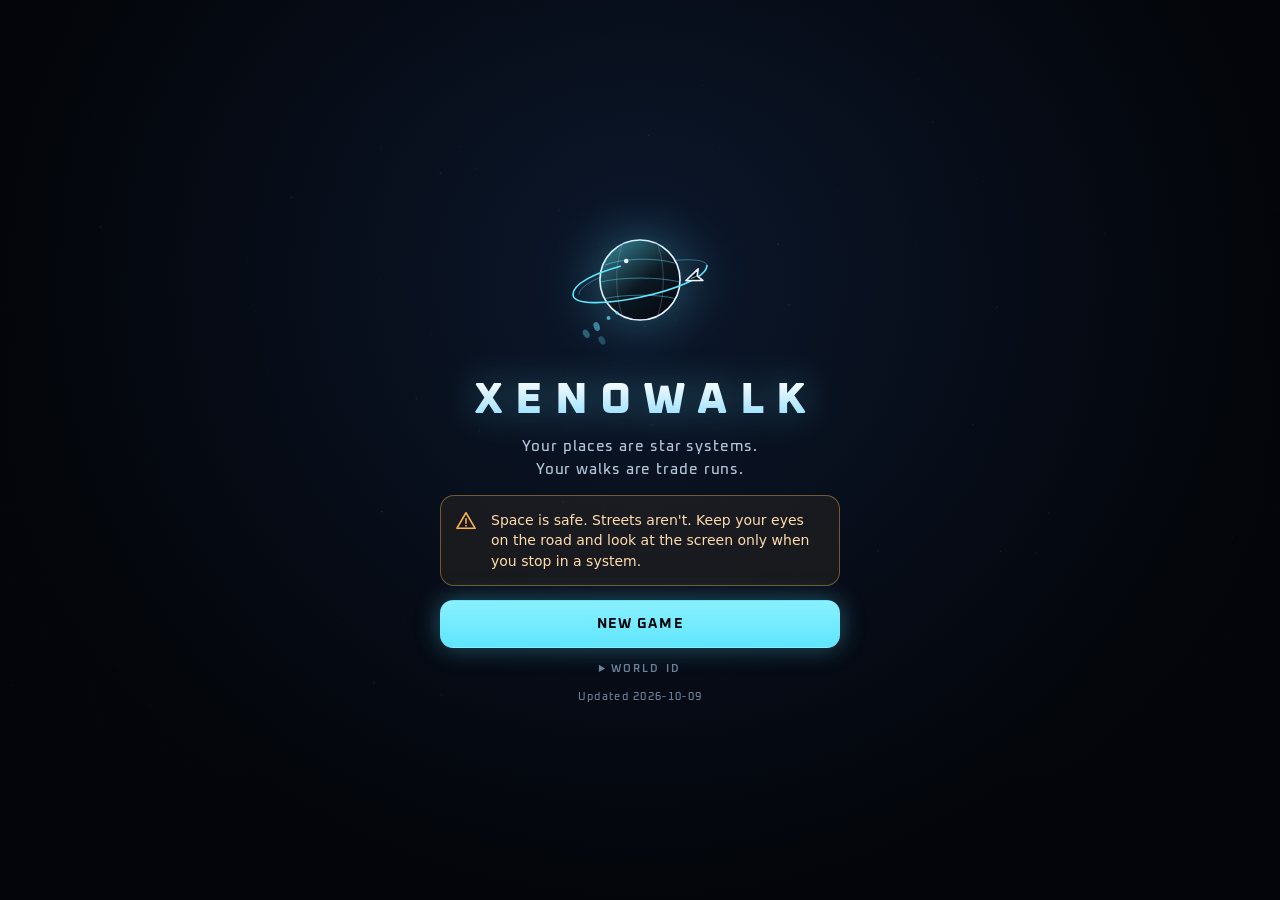
==== index.html @ 3bef6585 "Xenowalk: a walking game where your places are star systems The player charts star systems at places" ====
<!doctype html>
<html lang="en">
<head>
  <meta charset="utf-8">
  <meta name="viewport" content="width=device-width, initial-scale=1, viewport-fit=cover, maximum-scale=1, user-scalable=no">
  <meta name="theme-color" content="#03050a">
  <meta name="mobile-web-app-capable" content="yes">
  <meta name="apple-mobile-web-app-capable" content="yes">
  <meta name="apple-mobile-web-app-status-bar-style" content="black-translucent">
  <meta name="description" content="A walking game: your favorite places become star systems, and every walk between them is a trade run.">
  <title>Xenowalk</title>
  <link rel="icon" href="img/icon.svg" type="image/svg+xml">
  <link rel="apple-touch-icon" href="img/icon.svg">
  <link rel="manifest" href="manifest.webmanifest">
  <link rel="preconnect" href="https://fonts.googleapis.com">
  <link rel="preconnect" href="https://fonts.gstatic.com" crossorigin>
  <link rel="stylesheet" href="https://fonts.googleapis.com/css2?family=Oxanium:wght@400;500;600;700;800&display=swap">
  <link rel="stylesheet" href="css/style.css">
  <script type="module" src="js/main.js"></script>
</head>
<body>
  <canvas id="map" aria-label="Galaxy map"></canvas>
  <div class="vignette" aria-hidden="true"></div>

  <header class="topbar">
    <button type="button" class="icon-button" id="menu-button" aria-label="Menu">
      <svg class="icon" aria-hidden="true"><use href="img/icons.svg#i-menu"/></svg>
    </button>
    <div class="credits" id="credits" aria-live="polite">
      <svg class="icon" aria-hidden="true"><use href="img/icons.svg#i-credits"/></svg>
      <span class="value" id="credits-value">0</span>
      <span class="unit">cr</span>
    </div>
    <button type="button" class="gps" id="gps" aria-label="GPS signal">
      <span class="bars"><i></i><i></i><i></i></span>
      <span class="label" id="gps-label">GPS</span>
    </button>
  </header>

  <div class="ticker" id="ticker" role="status"></div>
  <div class="toasts" id="toasts" aria-live="polite"></div>

  <div class="map-hud" id="map-hud">
    <div class="map-tools">
      <button type="button" class="icon-button round" id="zoom-in" aria-label="Zoom in"><svg class="icon"><use href="img/icons.svg#i-zoom-in"/></svg></button>
      <button type="button" class="icon-button round" id="zoom-out" aria-label="Zoom out"><svg class="icon"><use href="img/icons.svg#i-zoom-out"/></svg></button>
      <button type="button" class="icon-button round" id="recenter" aria-label="Back to my position" hidden><svg class="icon"><use href="img/icons.svg#i-recenter"/></svg></button>
    </div>
    <div class="scale" id="scale"><span class="bar"></span><span class="text"></span></div>
    <button type="button" class="action" id="action">
      <svg class="icon" aria-hidden="true"><use href="img/icons.svg#i-discover"/></svg>
      <span class="action-text">
        <span class="action-title">Discover System</span>
        <span class="action-detail">Waiting for GPS</span>
      </span>
    </button>
  </div>

  <main class="sheet" id="sheet" hidden>
    <section class="page" id="page-cargo" hidden></section>
    <section class="page" id="page-codex" hidden></section>
    <section class="page" id="page-system" hidden></section>
  </main>

  <nav class="tabs" id="tabs" aria-label="Pages">
    <button type="button" data-tab="cargo"><svg class="icon"><use href="img/icons.svg#i-cargo"/></svg><span class="tab-label">Cargo</span><span class="tab-value" id="tab-cargo">0/10</span></button>
    <button type="button" data-tab="codex"><svg class="icon"><use href="img/icons.svg#i-codex"/></svg><span class="tab-label">Codex</span><span class="tab-value" id="tab-codex">0/36</span></button>
    <button type="button" data-tab="system"><svg class="icon"><use href="img/icons.svg#i-system"/></svg><span class="tab-label">System</span><span class="tab-value" id="tab-system">Deep Space</span></button>
    <button type="button" data-tab="map" class="active"><svg class="icon"><use href="img/icons.svg#i-map"/></svg><span class="tab-label">Map</span><span class="tab-value" id="tab-map">Galaxy</span></button>
  </nav>

  <div class="dialogs" id="dialogs"></div>

  <section class="start" id="start" hidden>
    <div class="start-inner">
      <img class="start-logo" src="img/logo.svg" alt="">
      <h1 class="start-title">Xenowalk</h1>
      <p class="start-tagline">Your places are star systems.<br>Your walks are trade runs.</p>
      <div class="start-safety">
        <svg class="icon" aria-hidden="true"><use href="img/icons.svg#i-warning"/></svg>
        <p>Space is safe. Streets aren't. Keep your eyes on the road and look at the screen only when you stop in a system.</p>
      </div>
      <div class="start-buttons">
        <button type="button" class="button primary" id="continue-game" hidden>Continue</button>
        <button type="button" class="button" id="new-game">New game</button>
      </div>
      <details class="start-world">
        <summary>World ID</summary>
        <p>Captains with the same World ID get the same sectors around their starting points.</p>
        <input type="text" id="world-id" maxlength="32" spellcheck="false" autocomplete="off">
      </details>
      <p class="start-version" id="start-version"></p>
    </div>
  </section>

  <section class="debug" id="debug" hidden>
    <div class="debug-row"><b>GPS</b> <span data-field="source"></span> · <span data-field="signal"></span></div>
    <div class="debug-row" data-field="position"></div>
    <div class="debug-row" data-field="last-reading"></div>
    <div class="debug-row" data-field="stats"></div>
    <div class="debug-row" data-field="game"></div>
    <div class="debug-row"><b>Time</b> <span data-field="time"></span></div>
    <div class="debug-buttons">
      <button type="button" data-speed="1">1×</button>
      <button type="button" data-speed="60">60×</button>
      <button type="button" data-speed="3600">3600×</button>
      <button type="button" id="reset-time">Reset</button>
      <button type="button" id="next-day">+1 day</button>
      <button type="button" id="add-credits">+5k cr</button>
      <button type="button" id="use-gps" hidden>Use GPS</button>
    </div>
    <div class="debug-row muted">Tap the map to move there.</div>
  </section>
</body>
</html>
---- css/style.css ----
/* Xenowalk: futuristic minimalism. Thin bright lines on deep space, glass
   panels, one cyan accent; sectors, goods and civilizations bring their own
   hues. COLORS in js/map.js mirrors this palette for the canvas. */

:root {
  --space: #03050a;
  --space-2: #070b14;
  --panel: rgba(8, 13, 23, 0.84);
  --panel-solid: #0a101b;
  --panel-raised: rgba(16, 25, 41, 0.9);
  --line: rgba(120, 170, 230, 0.16);
  --line-strong: rgba(120, 190, 255, 0.32);
  --ink: #e9f2ff;
  --ink-2: #b4c4d8;
  --muted: #6c7f98;
  --cyan: #5fe6ff;
  --cyan-dim: rgba(95, 230, 255, 0.14);
  --gold: #ffd479;
  --profit: #4dffb0;
  --loss: #ff5d7d;
  --human: #5b9dff;
  --alien: #b77dff;
  --frontier: #ffb24d;

  --font-display: 'Oxanium', 'Segoe UI', system-ui, sans-serif;
  --font-text: system-ui, -apple-system, 'Segoe UI', Roboto, sans-serif;

  --radius: 14px;
  --radius-small: 9px;
  --tabs-height: 64px;
  --safe-top: env(safe-area-inset-top, 0px);
  --safe-bottom: env(safe-area-inset-bottom, 0px);
  --ease-out: cubic-bezier(0.2, 0.8, 0.2, 1);
  --glow: 0 0 18px rgba(95, 230, 255, 0.35);

  color-scheme: dark;
}

* {
  box-sizing: border-box;
  -webkit-tap-highlight-color: transparent;
}

html,
body {
  height: 100%;
  margin: 0;
  overflow: hidden;
  overscroll-behavior: none;
}

body {
  background: var(--space);
  color: var(--ink);
  font: 15px/1.45 var(--font-text);
  user-select: none;
  -webkit-user-select: none;
  touch-action: manipulation;
}

button,
input {
  font: inherit;
  color: inherit;
}

button {
  cursor: pointer;
  background: none;
  border: 0;
  padding: 0;
}

button:focus-visible,
input:focus-visible,
summary:focus-visible {
  outline: 2px solid var(--cyan);
  outline-offset: 2px;
}

img {
  max-width: 100%;
  display: block;
}

[hidden] {
  display: none !important;
}

.icon {
  width: 22px;
  height: 22px;
  flex: none;
  display: inline-block;
}

.num {
  font-family: var(--font-display);
  font-variant-numeric: tabular-nums;
}

/* ------------------------------------------------------------ map */

#map {
  position: fixed;
  inset: 0;
  width: 100%;
  height: 100%;
  touch-action: none;
  display: block;
}

.vignette {
  position: fixed;
  inset: 0;
  pointer-events: none;
  background:
    radial-gradient(ellipse at 50% 45%, transparent 55%, rgba(0, 0, 0, 0.55) 100%),
    linear-gradient(to bottom, rgba(3, 5, 10, 0.75), transparent 120px, transparent calc(100% - 200px), rgba(3, 5, 10, 0.85));
}

/* ------------------------------------------------------------ top bar */

.topbar {
  position: fixed;
  top: 0;
  left: 0;
  right: 0;
  z-index: 20;
  display: flex;
  align-items: center;
  justify-content: space-between;
  gap: 10px;
  padding: calc(var(--safe-top) + 10px) 14px 6px;
  pointer-events: none;
}

.topbar > * {
  pointer-events: auto;
}

.icon-button {
  width: 42px;
  height: 42px;
  display: grid;
  place-items: center;
  border-radius: 12px;
  background: var(--panel);
  border: 1px solid var(--line);
  color: var(--ink);
  backdrop-filter: blur(10px);
  -webkit-backdrop-filter: blur(10px);
  transition: transform 0.15s, border-color 0.2s, background 0.2s;
}

.icon-button:active {
  transform: scale(0.94);
}

.icon-button.round {
  border-radius: 50%;
}

.credits {
  display: flex;
  align-items: center;
  gap: 8px;
  height: 42px;
  padding: 0 16px 0 12px;
  border-radius: 21px;
  background: var(--panel);
  border: 1px solid var(--line-strong);
  box-shadow: inset 0 0 18px rgba(95, 230, 255, 0.08);
  backdrop-filter: blur(10px);
  -webkit-backdrop-filter: blur(10px);
  font-family: var(--font-display);
  font-weight: 700;
  font-size: 19px;
  letter-spacing: 0.04em;
  font-variant-numeric: tabular-nums;
}

.credits .icon {
  color: var(--cyan);
  width: 20px;
  height: 20px;
}

.credits .unit {
  font-size: 12px;
  color: var(--muted);
  font-weight: 600;
  letter-spacing: 0.12em;
}

.credits.up .value {
  animation: credit-up 0.9s var(--ease-out);
}

.credits.down .value {
  animation: credit-down 0.9s var(--ease-out);
}

@keyframes credit-up {
  0% { color: var(--profit); text-shadow: 0 0 14px var(--profit); }
  100% { color: var(--ink); text-shadow: none; }
}

@keyframes credit-down {
  0% { color: var(--loss); }
  100% { color: var(--ink); }
}

.gps {
  height: 42px;
  display: flex;
  align-items: center;
  gap: 7px;
  padding: 0 12px;
  border-radius: 12px;
  background: var(--panel);
  border: 1px solid var(--line);
  backdrop-filter: blur(10px);
  -webkit-backdrop-filter: blur(10px);
  font: 600 11px var(--font-display);
  letter-spacing: 0.12em;
  color: var(--muted);
}

.gps .bars {
  display: flex;
  align-items: flex-end;
  gap: 2px;
  height: 14px;
}

.gps .bars i {
  width: 3px;
  border-radius: 1px;
  background: currentColor;
  opacity: 0.3;
}

.gps .bars i:nth-child(1) { height: 5px; }
.gps .bars i:nth-child(2) { height: 9px; }
.gps .bars i:nth-child(3) { height: 14px; }

.gps.good { color: var(--cyan); }
.gps.good .bars i { opacity: 1; }
.gps.poor { color: var(--frontier); }
.gps.poor .bars i:nth-child(1),
.gps.poor .bars i:nth-child(2) { opacity: 1; }
.gps.searching .bars i { animation: bar-search 1.2s infinite; }
.gps.searching .bars i:nth-child(2) { animation-delay: 0.2s; }
.gps.searching .bars i:nth-child(3) { animation-delay: 0.4s; }
.gps.off { color: var(--loss); }

@keyframes bar-search {
  0%, 100% { opacity: 0.25; }
  50% { opacity: 1; }
}

/* ------------------------------------------------------------ ticker and toasts */

.ticker {
  position: fixed;
  top: calc(var(--safe-top) + 62px);
  left: 14px;
  right: 14px;
  z-index: 19;
  display: flex;
  align-items: center;
  gap: 8px;
  min-height: 30px;
  padding: 5px 12px;
  border-radius: 10px;
  background: linear-gradient(90deg, rgba(8, 13, 23, 0.82), rgba(8, 13, 23, 0.55));
  border: 1px solid var(--line);
  backdrop-filter: blur(8px);
  -webkit-backdrop-filter: blur(8px);
  font: 500 12px/1.3 var(--font-display);
  letter-spacing: 0.06em;
  color: var(--ink-2);
  pointer-events: none;
  transition: opacity 0.3s;
}

.ticker:empty {
  opacity: 0;
}

.ticker .tag {
  flex: none;
  padding: 2px 6px;
  border-radius: 4px;
  font-weight: 700;
  font-size: 10px;
  letter-spacing: 0.16em;
  color: var(--space);
  background: var(--cyan);
}

.ticker .tag.gold { background: var(--gold); }
.ticker .tag.hint { background: var(--ink-2); }
.ticker .text { min-width: 0; overflow: hidden; text-overflow: ellipsis; }
.ticker .text b { color: var(--ink); font-weight: 600; }

.ticker.swap .text {
  animation: ticker-in 0.5s var(--ease-out);
}

@keyframes ticker-in {
  from { opacity: 0; transform: translateY(6px); }
  to { opacity: 1; transform: none; }
}

.toasts {
  position: fixed;
  top: calc(var(--safe-top) + 100px);
  left: 0;
  right: 0;
  z-index: 60;
  display: flex;
  flex-direction: column;
  align-items: center;
  gap: 8px;
  pointer-events: none;
  padding: 0 16px;
}

.toast {
  display: flex;
  align-items: center;
  gap: 10px;
  max-width: 420px;
  padding: 10px 16px 10px 12px;
  border-radius: 12px;
  background: var(--panel-raised);
  border: 1px solid var(--line-strong);
  box-shadow: 0 10px 30px rgba(0, 0, 0, 0.45);
  backdrop-filter: blur(12px);
  -webkit-backdrop-filter: blur(12px);
  font-size: 14px;
  animation: toast-in 0.45s var(--ease-out);
}

.toast .icon {
  color: var(--cyan);
}

.toast.gold .icon { color: var(--gold); }
.toast.good .icon { color: var(--profit); }
.toast.bad .icon { color: var(--loss); }

.toast.leaving {
  animation: toast-out 0.35s ease-in forwards;
}

@keyframes toast-in {
  from { opacity: 0; transform: translateY(-12px) scale(0.96); }
  to { opacity: 1; transform: none; }
}

@keyframes toast-out {
  to { opacity: 0; transform: translateY(-8px); }
}

/* ------------------------------------------------------------ map HUD */

.map-hud {
  position: fixed;
  left: 0;
  right: 0;
  bottom: calc(var(--tabs-height) + var(--safe-bottom));
  z-index: 15;
  pointer-events: none;
  padding: 0 14px 14px;
}

.map-hud > * {
  pointer-events: auto;
}

.map-tools {
  position: absolute;
  right: 14px;
  bottom: 92px;
  display: flex;
  flex-direction: column;
  gap: 8px;
}

.scale {
  position: absolute;
  left: 16px;
  bottom: 96px;
  display: flex;
  flex-direction: column;
  gap: 3px;
  font: 600 10px var(--font-display);
  letter-spacing: 0.1em;
  color: var(--muted);
  pointer-events: none;
}

.scale .bar {
  height: 6px;
  border: 1.5px solid var(--muted);
  border-top: 0;
}

.action {
  display: flex;
  align-items: center;
  gap: 12px;
  width: min(100%, 420px);
  margin: 0 auto;
  min-height: 60px;
  padding: 10px 18px;
  border-radius: 18px;
  background: linear-gradient(135deg, rgba(95, 230, 255, 0.2), rgba(95, 230, 255, 0.05)), var(--panel);
  border: 1px solid rgba(95, 230, 255, 0.55);
  box-shadow: 0 0 0 1px rgba(95, 230, 255, 0.08), 0 0 26px rgba(95, 230, 255, 0.18), inset 0 0 22px rgba(95, 230, 255, 0.08);
  backdrop-filter: blur(12px);
  -webkit-backdrop-filter: blur(12px);
  text-align: left;
  transition: transform 0.15s, opacity 0.2s, border-color 0.2s, box-shadow 0.3s;
}

.action .icon {
  width: 30px;
  height: 30px;
  color: var(--cyan);
  filter: drop-shadow(0 0 6px rgba(95, 230, 255, 0.6));
}

.action:active {
  transform: scale(0.98);
}

.action-text {
  display: flex;
  flex-direction: column;
  min-width: 0;
}

.action-title {
  font: 700 16px var(--font-display);
  letter-spacing: 0.1em;
  text-transform: uppercase;
}

.action-detail {
  font-size: 13px;
  color: var(--ink-2);
}

.action.disabled {
  background: var(--panel);
  border-color: var(--line);
  box-shadow: none;
}

.action.disabled .icon {
  color: var(--muted);
  filter: none;
}

.action.disabled .action-title {
  color: var(--ink-2);
}

.action.pulse {
  animation: action-pulse 2s infinite;
}

@keyframes action-pulse {
  0%, 100% { box-shadow: 0 0 0 1px rgba(95, 230, 255, 0.08), 0 0 22px rgba(95, 230, 255, 0.18); }
  50% { box-shadow: 0 0 0 1px rgba(95, 230, 255, 0.3), 0 0 38px rgba(95, 230, 255, 0.45); }
}

/* ------------------------------------------------------------ tabs */

.tabs {
  position: fixed;
  left: 0;
  right: 0;
  bottom: 0;
  z-index: 30;
  display: grid;
  grid-template-columns: repeat(4, 1fr);
  height: calc(var(--tabs-height) + var(--safe-bottom));
  padding-bottom: var(--safe-bottom);
  background: linear-gradient(to bottom, rgba(6, 10, 18, 0.92), rgba(3, 5, 10, 0.98));
  border-top: 1px solid var(--line);
  backdrop-filter: blur(14px);
  -webkit-backdrop-filter: blur(14px);
}

.tabs button {
  position: relative;
  display: flex;
  flex-direction: column;
  align-items: center;
  justify-content: center;
  gap: 2px;
  min-width: 0;
  color: var(--muted);
  transition: color 0.2s;
}

.tabs button::before {
  content: '';
  position: absolute;
  top: -1px;
  left: 28%;
  right: 28%;
  height: 2px;
  border-radius: 2px;
  background: var(--cyan);
  box-shadow: 0 0 12px var(--cyan);
  opacity: 0;
  transform: scaleX(0.3);
  transition: opacity 0.25s, transform 0.35s var(--ease-out);
}

.tabs button.active {
  color: var(--ink);
}

.tabs button.active::before {
  opacity: 1;
  transform: none;
}

.tabs button.active .icon {
  color: var(--cyan);
  filter: drop-shadow(0 0 5px rgba(95, 230, 255, 0.6));
}

.tabs .tab-label {
  font: 600 10px var(--font-display);
  letter-spacing: 0.16em;
  text-transform: uppercase;
}

.tabs .tab-value {
  max-width: 92%;
  overflow: hidden;
  white-space: nowrap;
  text-overflow: ellipsis;
  font: 500 10px var(--font-display);
  letter-spacing: 0.04em;
  color: var(--muted);
}

.tabs button.active .tab-value {
  color: var(--ink-2);
}

.tabs .badge {
  position: absolute;
  top: 9px;
  left: calc(50% + 8px);
  width: 9px;
  height: 9px;
  border-radius: 50%;
  background: var(--cyan);
  box-shadow: 0 0 8px var(--cyan);
}

.tabs .badge.gold {
  background: var(--gold);
  box-shadow: 0 0 8px var(--gold);
}

/* ------------------------------------------------------------ pages */

.sheet {
  position: fixed;
  left: 0;
  right: 0;
  top: calc(var(--safe-top) + 62px);
  bottom: calc(var(--tabs-height) + var(--safe-bottom));
  z-index: 25;
  background: linear-gradient(to bottom, rgba(5, 8, 15, 0.9), rgba(3, 5, 10, 0.96));
  border-top: 1px solid var(--line-strong);
  border-radius: 20px 20px 0 0;
  backdrop-filter: blur(16px);
  -webkit-backdrop-filter: blur(16px);
  overflow: hidden;
  animation: sheet-in 0.35s var(--ease-out);
}

@keyframes sheet-in {
  from { transform: translateY(24px); opacity: 0; }
  to { transform: none; opacity: 1; }
}

.page {
  height: 100%;
  overflow-y: auto;
  overscroll-behavior: contain;
  padding: 18px 16px 36px;
  display: flex;
  flex-direction: column;
  gap: 18px;
  -webkit-overflow-scrolling: touch;
}

.page > * {
  flex: none;
}

.page-head {
  display: flex;
  align-items: flex-end;
  justify-content: space-between;
  gap: 12px;
}

.eyebrow {
  font: 600 10px var(--font-display);
  letter-spacing: 0.22em;
  text-transform: uppercase;
  color: var(--muted);
}

.page-title {
  margin: 2px 0 0;
  font: 700 26px/1.1 var(--font-display);
  letter-spacing: 0.03em;
  text-wrap: balance;
}

.section-title {
  display: flex;
  align-items: center;
  justify-content: space-between;
  gap: 8px;
  margin: 0;
  font: 600 11px var(--font-display);
  letter-spacing: 0.2em;
  text-transform: uppercase;
  color: var(--ink-2);
}

.section-title .aside {
  font-weight: 500;
  letter-spacing: 0.06em;
  text-transform: none;
  color: var(--muted);
}

.section {
  display: flex;
  flex-direction: column;
  gap: 10px;
}

.card {
  position: relative;
  border-radius: var(--radius);
  background: linear-gradient(160deg, rgba(20, 32, 52, 0.7), rgba(10, 16, 27, 0.75));
  border: 1px solid var(--line);
  padding: 14px;
}

/* HUD corner ticks on featured cards. */
.card.framed::before,
.card.framed::after {
  content: '';
  position: absolute;
  width: 12px;
  height: 12px;
  border-color: var(--cyan);
  border-style: solid;
  opacity: 0.7;
}

.card.framed::before {
  top: -1px;
  left: -1px;
  border-width: 2px 0 0 2px;
  border-top-left-radius: var(--radius);
}

.card.framed::after {
  bottom: -1px;
  right: -1px;
  border-width: 0 2px 2px 0;
  border-bottom-right-radius: var(--radius);
}

.muted {
  color: var(--muted);
}

.chip {
  display: inline-flex;
  align-items: center;
  gap: 6px;
  padding: 3px 9px;
  border-radius: 999px;
  border: 1px solid currentColor;
  font: 600 10px var(--font-display);
  letter-spacing: 0.14em;
  text-transform: uppercase;
  white-space: nowrap;
}

.chip::before {
  content: '';
  width: 6px;
  height: 6px;
  border-radius: 50%;
  background: currentColor;
  box-shadow: 0 0 6px currentColor;
}

.chip.plain::before {
  display: none;
}

.button {
  display: inline-flex;
  align-items: center;
  justify-content: center;
  gap: 8px;
  min-height: 48px;
  padding: 0 20px;
  border-radius: 13px;
  border: 1px solid var(--line-strong);
  background: rgba(255, 255, 255, 0.03);
  font: 700 14px var(--font-display);
  letter-spacing: 0.12em;
  text-transform: uppercase;
  transition: transform 0.15s, background 0.2s, border-color 0.2s, opacity 0.2s;
}

.button:active {
  transform: scale(0.97);
}

.button.primary {
  color: var(--space);
  background: linear-gradient(180deg, #8af0ff, var(--cyan));
  border-color: transparent;
  box-shadow: 0 0 24px rgba(95, 230, 255, 0.35);
}

.button.gold {
  color: #1a1206;
  background: linear-gradient(180deg, #ffe3a3, var(--gold));
  border-color: transparent;
  box-shadow: 0 0 24px rgba(255, 212, 121, 0.35);
}

.button.danger {
  color: var(--loss);
  border-color: rgba(255, 93, 125, 0.45);
}

.button.small {
  min-height: 36px;
  padding: 0 14px;
  font-size: 12px;
  border-radius: 10px;
}

.button:disabled {
  opacity: 0.38;
  box-shadow: none;
  cursor: default;
}

.button.wide {
  width: 100%;
}

.button-row {
  display: flex;
  gap: 10px;
}

.button-row > .button {
  flex: 1;
}

.meter {
  position: relative;
  height: 8px;
  border-radius: 4px;
  background: rgba(95, 230, 255, 0.1);
  overflow: hidden;
}

.meter > i {
  position: absolute;
  inset: 0 auto 0 0;
  border-radius: 4px;
  background: linear-gradient(90deg, rgba(95, 230, 255, 0.5), var(--cyan));
  box-shadow: 0 0 10px rgba(95, 230, 255, 0.6);
  transition: width 0.6s var(--ease-out);
}

.meter.gold {
  background: rgba(255, 212, 121, 0.1);
}

.meter.gold > i {
  background: linear-gradient(90deg, rgba(255, 212, 121, 0.5), var(--gold));
  box-shadow: 0 0 10px rgba(255, 212, 121, 0.6);
}

/* The hold as segments, one per slot (up to 20 drawn, larger ships scale). */
.hold {
  display: flex;
  gap: 3px;
  height: 12px;
}

.hold i {
  flex: 1;
  border-radius: 2px;
  background: rgba(255, 255, 255, 0.07);
}

.hold i.cargo { background: var(--cyan); box-shadow: 0 0 6px rgba(95, 230, 255, 0.5); }
.hold i.mission { background: var(--gold); box-shadow: 0 0 6px rgba(255, 212, 121, 0.5); }

.stat-grid {
  display: grid;
  grid-template-columns: repeat(2, minmax(0, 1fr));
  gap: 8px;
}

.stat {
  padding: 10px 12px;
  border-radius: var(--radius-small);
  background: rgba(255, 255, 255, 0.025);
  border: 1px solid var(--line);
}

.stat .label {
  font: 600 9px var(--font-display);
  letter-spacing: 0.18em;
  text-transform: uppercase;
  color: var(--muted);
}

.stat .value {
  font: 600 18px var(--font-display);
  font-variant-numeric: tabular-nums;
}

.empty {
  padding: 18px;
  text-align: center;
  color: var(--muted);
  border: 1px dashed var(--line);
  border-radius: var(--radius);
  font-size: 14px;
}

/* ------------------------------------------------------------ cargo page */

.ship-card {
  display: grid;
  gap: 10px;
  overflow: hidden;
}

.ship-card .ship-art {
  width: 100%;
  aspect-ratio: 2 / 1;
  max-height: 170px;
  object-fit: contain;
  filter: drop-shadow(0 0 14px rgba(95, 230, 255, 0.25));
  animation: ship-float 6s ease-in-out infinite;
}

@keyframes ship-float {
  0%, 100% { transform: translateY(0); }
  50% { transform: translateY(-5px); }
}

.ship-card .ship-name {
  display: flex;
  align-items: baseline;
  justify-content: space-between;
  gap: 8px;
}

.ship-card h3 {
  margin: 0;
  font: 700 20px var(--font-display);
  letter-spacing: 0.06em;
}

.rank-card {
  display: grid;
  grid-template-columns: 64px minmax(0, 1fr);
  align-items: center;
  gap: 14px;
}

.rank-card .insignia {
  width: 64px;
  height: 64px;
  color: var(--gold);
  filter: drop-shadow(0 0 8px rgba(255, 212, 121, 0.45));
}

.rank-card .rank-name {
  font: 700 19px var(--font-display);
  letter-spacing: 0.08em;
  text-transform: uppercase;
  color: var(--gold);
}

.rank-card .rank-detail {
  font-size: 12px;
  color: var(--muted);
  margin: 2px 0 8px;
}

.list {
  display: flex;
  flex-direction: column;
  gap: 8px;
}

.row {
  display: flex;
  align-items: center;
  gap: 12px;
  min-height: 52px;
  padding: 10px 12px;
  border-radius: var(--radius-small);
  background: rgba(255, 255, 255, 0.025);
  border: 1px solid var(--line);
  text-align: left;
  width: 100%;
}

button.row:active {
  background: rgba(95, 230, 255, 0.06);
}

.row .grow {
  flex: 1;
  min-width: 0;
}

.row .title {
  font-weight: 600;
  overflow: hidden;
  text-overflow: ellipsis;
  white-space: nowrap;
}

.row .sub {
  font-size: 12px;
  color: var(--muted);
}

.row .end {
  text-align: right;
  font-family: var(--font-display);
  font-variant-numeric: tabular-nums;
}

.good-icon {
  width: 34px;
  height: 34px;
  border-radius: 10px;
  display: grid;
  place-items: center;
  flex: none;
  background: color-mix(in srgb, var(--good, var(--cyan)) 14%, transparent);
  border: 1px solid color-mix(in srgb, var(--good, var(--cyan)) 45%, transparent);
  color: var(--good, var(--cyan));
}

.good-icon .icon {
  width: 20px;
  height: 20px;
}

.mission-row .countdown.urgent {
  color: var(--loss);
}

.signal-card {
  display: grid;
  gap: 8px;
}

.signal-head {
  display: flex;
  align-items: center;
  justify-content: space-between;
  gap: 10px;
}

.signal-head .value {
  font: 700 18px var(--font-display);
  color: var(--gold);
}

/* ------------------------------------------------------------ codex */

.codex-progress {
  display: flex;
  align-items: center;
  gap: 12px;
}

.codex-progress .meter {
  flex: 1;
}

.civ {
  display: grid;
  gap: 10px;
}

.civ-head {
  display: flex;
  align-items: center;
  gap: 10px;
}

.civ-head img {
  width: 26px;
  height: 26px;
  filter: drop-shadow(0 0 6px var(--civ));
}

.civ-head .civ-name {
  font: 700 15px var(--font-display);
  letter-spacing: 0.14em;
  text-transform: uppercase;
  color: var(--civ);
}

.civ-head .civ-motif {
  font-size: 12px;
  color: var(--muted);
}

.civ-head .count {
  margin-left: auto;
  font: 600 12px var(--font-display);
  color: var(--ink-2);
}

.civ-grid {
  display: grid;
  grid-template-columns: repeat(3, minmax(0, 1fr));
  gap: 10px;
}

.civ.complete .civ-grid {
  padding: 8px;
  border-radius: var(--radius);
  border: 1px solid var(--civ);
  box-shadow: 0 0 22px color-mix(in srgb, var(--civ) 30%, transparent), inset 0 0 22px color-mix(in srgb, var(--civ) 12%, transparent);
}

.medallion {
  position: relative;
  aspect-ratio: 1;
  border-radius: 50%;
  display: grid;
  place-items: center;
  background: radial-gradient(circle at 50% 40%, color-mix(in srgb, var(--civ) 16%, var(--panel-solid)), var(--panel-solid) 70%);
  border: 1.5px solid color-mix(in srgb, var(--civ) 60%, transparent);
  box-shadow: inset 0 0 0 5px rgba(3, 5, 10, 0.75), inset 0 0 0 6px color-mix(in srgb, var(--civ) 25%, transparent);
  transition: transform 0.2s;
}

.medallion:active {
  transform: scale(0.95);
}

.medallion img {
  width: 82%;
  height: 82%;
  filter: drop-shadow(0 0 6px color-mix(in srgb, var(--civ) 70%, transparent));
}

.medallion.locked {
  border-color: rgba(255, 255, 255, 0.08);
  background: var(--panel-solid);
  box-shadow: inset 0 0 0 5px rgba(3, 5, 10, 0.75);
}

.medallion.locked img {
  filter: brightness(0) invert(1) opacity(0.1);
}

.medallion.new::after {
  content: 'NEW';
  position: absolute;
  top: 4%;
  right: 4%;
  padding: 1px 5px;
  border-radius: 4px;
  font: 700 8px var(--font-display);
  letter-spacing: 0.12em;
  color: var(--space);
  background: var(--gold);
}

/* ------------------------------------------------------------ system page */

.system-hero {
  display: grid;
  grid-template-columns: minmax(0, 1fr) 120px;
  align-items: center;
  gap: 12px;
  overflow: hidden;
}

.system-hero .planet-art {
  width: 120px;
  height: 120px;
  animation: planet-turn 40s linear infinite;
  filter: drop-shadow(0 0 16px color-mix(in srgb, var(--sector) 40%, transparent));
}

@keyframes planet-turn {
  to { transform: rotate(360deg); }
}

.system-hero .chips {
  display: flex;
  flex-wrap: wrap;
  gap: 6px;
  margin-top: 8px;
}

.system-hero .planets-line {
  margin-top: 8px;
  font-size: 12px;
  color: var(--muted);
}

.system-tools {
  display: flex;
  gap: 8px;
  margin-top: 10px;
}

.event-card {
  display: grid;
  grid-template-columns: 64px minmax(0, 1fr) auto;
  align-items: center;
  gap: 12px;
  border-color: rgba(95, 230, 255, 0.4);
  box-shadow: inset 0 0 22px rgba(95, 230, 255, 0.07);
}

.event-card img {
  width: 64px;
  height: 64px;
  border-radius: 50%;
  background: radial-gradient(circle, rgba(95, 230, 255, 0.12), transparent 70%);
}

.event-card.done {
  grid-template-columns: 24px minmax(0, 1fr);
  border-color: var(--line);
  box-shadow: none;
  color: var(--muted);
}

.news-card {
  display: flex;
  align-items: center;
  gap: 12px;
  border-color: rgba(255, 212, 121, 0.45);
  background: linear-gradient(120deg, rgba(255, 212, 121, 0.12), rgba(10, 16, 27, 0.75));
}

.news-card > .icon {
  color: var(--gold);
}

.market {
  display: flex;
  flex-direction: column;
  gap: 8px;
}

.market-row {
  display: grid;
  grid-template-columns: 34px minmax(0, 1fr) auto;
  grid-template-areas:
    'icon name stepper'
    'icon prices stepper';
  align-items: center;
  gap: 2px 12px;
  padding: 10px 10px 10px 12px;
  border-radius: var(--radius-small);
  background: rgba(255, 255, 255, 0.025);
  border: 1px solid var(--line);
  transition: border-color 0.2s, background 0.2s;
}

.market-row.selling { border-color: rgba(77, 255, 176, 0.45); background: rgba(77, 255, 176, 0.05); }
.market-row.buying { border-color: rgba(95, 230, 255, 0.5); background: rgba(95, 230, 255, 0.05); }

.market-row .good-icon { grid-area: icon; }

.market-row .name {
  grid-area: name;
  display: flex;
  align-items: baseline;
  gap: 8px;
  min-width: 0;
  font-weight: 600;
  font-size: 14px;
  white-space: nowrap;
}

.market-row .held {
  font: 500 11px var(--font-display);
  color: var(--muted);
}

.market-row .prices {
  grid-area: prices;
  display: flex;
  flex-wrap: wrap;
  gap: 4px 10px;
  font: 500 12px var(--font-display);
  font-variant-numeric: tabular-nums;
  color: var(--ink-2);
}

.price {
  display: inline-flex;
  align-items: center;
  gap: 4px;
  white-space: nowrap;
}

.price .k {
  font-size: 9px;
  letter-spacing: 0.14em;
  color: var(--muted);
}

.price.hot { color: var(--gold); }
.price.wanted { color: var(--profit); }
.price.exotic { color: #ff9be6; }
.price.offer { color: var(--cyan); }

.stepper {
  grid-area: stepper;
  display: flex;
  align-items: center;
  gap: 4px;
}

.stepper button {
  width: 36px;
  height: 36px;
  border-radius: 10px;
  display: grid;
  place-items: center;
  border: 1px solid var(--line-strong);
  background: rgba(255, 255, 255, 0.03);
  transition: transform 0.1s, background 0.15s;
}

.stepper button:active {
  transform: scale(0.92);
  background: rgba(95, 230, 255, 0.12);
}

.stepper button:disabled {
  opacity: 0.25;
}

.stepper .icon {
  width: 18px;
  height: 18px;
}

.stepper .qty {
  min-width: 34px;
  text-align: center;
  font: 700 15px var(--font-display);
  font-variant-numeric: tabular-nums;
}

.stepper .qty.sell { color: var(--profit); }
.stepper .qty.buy { color: var(--cyan); }

.quick {
  display: flex;
  gap: 8px;
}

.quick .button {
  flex: 1;
}

.trade-bar {
  position: sticky;
  bottom: 0;
  z-index: 2;
  display: grid;
  grid-template-columns: minmax(0, 1fr) 48px auto;
  align-items: center;
  gap: 8px;
  padding: 10px 10px 10px 14px;
  border-radius: var(--radius);
  background: rgba(10, 17, 30, 0.96);
  border: 1px solid rgba(95, 230, 255, 0.45);
  box-shadow: 0 -8px 30px rgba(0, 0, 0, 0.6), 0 0 22px rgba(95, 230, 255, 0.12);
  animation: rise-in 0.3s var(--ease-out);
}

.trade-bar .button {
  min-height: 46px;
  padding: 0 16px;
}

.trade-bar .button:not(.primary) {
  padding: 0;
}

.trade-summary {
  display: grid;
  gap: 1px;
  min-width: 0;
  font: 600 12px var(--font-display);
  letter-spacing: 0.04em;
  color: var(--ink-2);
}

.trade-summary .net {
  font-size: 19px;
}

.net.plus { color: var(--profit); }
.net.minus { color: var(--loss); }

.shipyard {
  display: grid;
  gap: 10px;
}

.ship-offer {
  display: grid;
  grid-template-columns: 112px minmax(0, 1fr);
  align-items: center;
  gap: 12px;
}

.ship-offer img {
  width: 112px;
  aspect-ratio: 2 / 1;
  object-fit: contain;
}

.ship-offer .button {
  margin-top: 8px;
}

.systems-list .dot {
  width: 10px;
  height: 10px;
  border-radius: 50%;
  flex: none;
  background: var(--sector);
  box-shadow: 0 0 8px var(--sector);
}

.status-icons {
  display: flex;
  gap: 4px;
  color: var(--cyan);
}

.status-icons .icon {
  width: 16px;
  height: 16px;
}

.status-icons .gold {
  color: var(--gold);
}

.deep-space {
  display: grid;
  gap: 6px;
  text-align: center;
  padding: 26px 16px;
  background:
    radial-gradient(circle at 50% 0%, rgba(95, 230, 255, 0.12), transparent 60%),
    linear-gradient(160deg, rgba(20, 32, 52, 0.5), rgba(10, 16, 27, 0.6));
}

.deep-space .compass {
  width: 54px;
  height: 54px;
  margin: 0 auto 6px;
  color: var(--cyan);
  transition: transform 0.4s var(--ease-out);
}

/* ------------------------------------------------------------ dialogs */

.dialogs {
  position: fixed;
  inset: 0;
  z-index: 50;
  pointer-events: none;
}

.dialog-backdrop {
  position: fixed;
  inset: 0;
  background: rgba(1, 2, 5, 0.66);
  backdrop-filter: blur(5px);
  -webkit-backdrop-filter: blur(5px);
  pointer-events: auto;
  animation: fade-in 0.25s ease-out;
  display: flex;
  align-items: flex-end;
  justify-content: center;
}

.dialog-backdrop.leaving {
  animation: fade-out 0.22s ease-in forwards;
}

@keyframes fade-in {
  from { opacity: 0; }
}

@keyframes fade-out {
  to { opacity: 0; }
}

.dialog {
  position: relative;
  width: min(100%, 520px);
  max-height: calc(100% - var(--safe-top) - 24px);
  overflow-y: auto;
  overscroll-behavior: contain;
  padding: 22px 18px calc(18px + var(--safe-bottom));
  border-radius: 24px 24px 0 0;
  background: linear-gradient(180deg, rgba(16, 25, 41, 0.97), rgba(6, 10, 18, 0.98));
  border: 1px solid var(--line-strong);
  border-bottom: 0;
  box-shadow: 0 -10px 60px rgba(0, 0, 0, 0.6), 0 -1px 0 rgba(95, 230, 255, 0.25);
  display: flex;
  flex-direction: column;
  gap: 16px;
  animation: dialog-in 0.42s var(--ease-out);
}

.dialog-backdrop.leaving .dialog {
  animation: dialog-out 0.22s ease-in forwards;
}

@keyframes dialog-in {
  from { transform: translateY(60px); opacity: 0; }
  to { transform: none; opacity: 1; }
}

@keyframes dialog-out {
  to { transform: translateY(40px); opacity: 0; }
}

.dialog::before {
  content: '';
  position: absolute;
  top: 8px;
  left: 50%;
  width: 40px;
  height: 4px;
  margin-left: -20px;
  border-radius: 2px;
  background: rgba(255, 255, 255, 0.14);
}

.dialog-close {
  position: absolute;
  top: 12px;
  right: 12px;
  width: 38px;
  height: 38px;
  display: grid;
  place-items: center;
  border-radius: 50%;
  color: var(--muted);
}

.dialog h2 {
  margin: 0;
  font: 700 22px/1.15 var(--font-display);
  letter-spacing: 0.04em;
  text-wrap: balance;
}

.dialog p {
  margin: 0;
  color: var(--ink-2);
}

.dialog .lead {
  font-size: 15px;
}

.text-field {
  width: 100%;
  min-height: 50px;
  padding: 0 14px;
  border-radius: 12px;
  border: 1px solid var(--line-strong);
  background: rgba(0, 0, 0, 0.3);
  font: 600 18px var(--font-display);
  letter-spacing: 0.04em;
  user-select: text;
  -webkit-user-select: text;
}

.suggestions {
  display: flex;
  flex-wrap: wrap;
  gap: 6px;
}

.suggestions button {
  padding: 6px 11px;
  border-radius: 999px;
  border: 1px solid var(--line-strong);
  font: 500 12px var(--font-display);
  letter-spacing: 0.06em;
  color: var(--ink-2);
}

.planet-options {
  display: grid;
  gap: 8px;
}

.planet-option {
  display: grid;
  grid-template-columns: 64px minmax(0, 1fr);
  align-items: center;
  gap: 12px;
  padding: 10px 12px;
  border-radius: var(--radius);
  border: 1px solid var(--line);
  background: rgba(255, 255, 255, 0.02);
  text-align: left;
  transition: border-color 0.2s, background 0.2s;
}

.planet-option img {
  width: 64px;
  height: 64px;
}

.planet-option.selected {
  border-color: var(--cyan);
  background: rgba(95, 230, 255, 0.07);
  box-shadow: inset 0 0 20px rgba(95, 230, 255, 0.08);
}

.planet-option .pname {
  font: 700 15px var(--font-display);
  letter-spacing: 0.06em;
}

.planet-option .pdetail {
  font-size: 12px;
  color: var(--muted);
}

.planet-option .best {
  display: inline-block;
  margin-left: 6px;
  padding: 1px 6px;
  border-radius: 4px;
  font: 700 9px var(--font-display);
  letter-spacing: 0.14em;
  color: var(--space);
  background: var(--cyan);
  vertical-align: 2px;
}

/* Event dialogs: a character on a lit stage. */
.encounter {
  display: grid;
  justify-items: center;
  gap: 6px;
  margin-top: 4px;
  text-align: center;
}

.encounter .portrait {
  position: relative;
  width: 168px;
  height: 168px;
}

.encounter .portrait::before {
  content: '';
  position: absolute;
  inset: 8%;
  border-radius: 50%;
  background: radial-gradient(circle, color-mix(in srgb, var(--accent, var(--cyan)) 22%, transparent), transparent 70%);
}

.encounter .portrait::after {
  content: '';
  position: absolute;
  inset: 0;
  border-radius: 50%;
  border: 1px solid color-mix(in srgb, var(--accent, var(--cyan)) 40%, transparent);
  mask: linear-gradient(to bottom, #000 40%, transparent 85%);
  -webkit-mask: linear-gradient(to bottom, #000 40%, transparent 85%);
}

.encounter .portrait img {
  position: relative;
  width: 100%;
  height: 100%;
  animation: portrait-in 0.6s var(--ease-out);
}

@keyframes portrait-in {
  from { opacity: 0; transform: translateY(12px) scale(0.96); filter: brightness(2); }
  to { opacity: 1; transform: none; filter: none; }
}

.encounter .who {
  font: 700 17px var(--font-display);
  letter-spacing: 0.06em;
}

.encounter .role {
  font: 600 10px var(--font-display);
  letter-spacing: 0.2em;
  text-transform: uppercase;
  color: var(--accent, var(--cyan));
}

.encounter .line {
  max-width: 34ch;
  font-size: 15px;
  font-style: italic;
  color: var(--ink-2);
}

.offer {
  display: grid;
  gap: 8px;
}

.offer-line {
  display: flex;
  justify-content: space-between;
  align-items: baseline;
  gap: 12px;
  padding: 10px 12px;
  border-radius: var(--radius-small);
  background: rgba(255, 255, 255, 0.03);
  border: 1px solid var(--line);
}

.offer-line .k {
  font: 600 10px var(--font-display);
  letter-spacing: 0.18em;
  text-transform: uppercase;
  color: var(--muted);
}

.offer-line .v {
  font: 700 16px var(--font-display);
  font-variant-numeric: tabular-nums;
}

.notice {
  display: flex;
  gap: 10px;
  align-items: flex-start;
  padding: 10px 12px;
  border-radius: var(--radius-small);
  background: rgba(255, 178, 77, 0.08);
  border: 1px solid rgba(255, 178, 77, 0.35);
  color: #ffd29a;
  font-size: 13px;
}

.notice .icon {
  width: 18px;
  height: 18px;
  color: var(--frontier);
}

.deadline-options {
  display: grid;
  gap: 8px;
}

.deadline-option {
  display: flex;
  justify-content: space-between;
  align-items: center;
  min-height: 52px;
  padding: 0 16px;
  border-radius: 13px;
  border: 1px solid rgba(95, 230, 255, 0.45);
  background: rgba(95, 230, 255, 0.06);
  font: 700 15px var(--font-display);
  letter-spacing: 0.06em;
  transition: transform 0.15s, background 0.2s;
}

.deadline-option:active {
  transform: scale(0.98);
  background: rgba(95, 230, 255, 0.14);
}

.deadline-option:disabled {
  opacity: 0.35;
}

.deadline-option .reward {
  color: var(--profit);
}

/* Dice */
.dice-table {
  display: grid;
  grid-template-columns: 1fr auto 1fr;
  align-items: center;
  gap: 10px;
  padding: 16px 8px;
  border-radius: var(--radius);
  background: radial-gradient(circle at 50% 50%, rgba(95, 230, 255, 0.08), transparent 70%);
  border: 1px solid var(--line);
}

.dice-side {
  display: grid;
  justify-items: center;
  gap: 8px;
}

.dice-side .who {
  font: 600 10px var(--font-display);
  letter-spacing: 0.2em;
  text-transform: uppercase;
  color: var(--muted);
}

.dice-pair {
  display: flex;
  gap: 8px;
}

.die {
  width: 46px;
  height: 46px;
  border-radius: 11px;
  border: 1.5px solid var(--ink);
  background: linear-gradient(145deg, rgba(40, 60, 90, 0.9), rgba(10, 16, 27, 0.95));
  box-shadow: 0 0 14px rgba(95, 230, 255, 0.2), inset 0 0 10px rgba(95, 230, 255, 0.1);
  display: grid;
  grid-template-columns: repeat(3, 1fr);
  grid-template-rows: repeat(3, 1fr);
  padding: 7px;
}

.die i {
  width: 7px;
  height: 7px;
  margin: auto;
  border-radius: 50%;
  background: var(--cyan);
  box-shadow: 0 0 6px var(--cyan);
  visibility: hidden;
}

.die.house {
  border-color: var(--alien);
}

.die.house i {
  background: var(--alien);
  box-shadow: 0 0 6px var(--alien);
}

.die.rolling {
  animation: die-roll 0.18s linear infinite;
}

@keyframes die-roll {
  0% { transform: rotate(0deg) translateY(0); }
  50% { transform: rotate(14deg) translateY(-6px); }
  100% { transform: rotate(-10deg) translateY(0); }
}

.dice-total {
  font: 700 22px var(--font-display);
  font-variant-numeric: tabular-nums;
}

.versus {
  font: 700 12px var(--font-display);
  letter-spacing: 0.2em;
  color: var(--muted);
}

.result {
  text-align: center;
  font: 800 26px var(--font-display);
  letter-spacing: 0.08em;
  text-transform: uppercase;
  animation: result-in 0.5s var(--ease-out);
}

.result.win { color: var(--profit); text-shadow: 0 0 20px rgba(77, 255, 176, 0.5); }
.result.lose { color: var(--loss); }

@keyframes result-in {
  from { opacity: 0; transform: scale(1.4); letter-spacing: 0.3em; }
  to { opacity: 1; transform: none; }
}

/* Container */
.crate {
  display: block;
  width: 220px;
  height: 160px;
  margin: 0 auto;
  overflow: visible;
}

.crate .lid {
  transition: transform 0.7s cubic-bezier(0.5, -0.4, 0.3, 1.4);
  transform-origin: 30px 58px;
}

.crate.open .lid {
  transform: translate(-6px, -34px) rotate(-14deg);
}

.crate .seal {
  transition: opacity 0.3s, transform 0.4s;
  transform-origin: 110px 92px;
}

.crate.broken .seal {
  opacity: 0;
  transform: scale(1.8);
}

.crate .light {
  opacity: 0;
  transition: opacity 0.6s 0.3s;
}

.crate.open .light {
  opacity: 1;
}

.crate.shaking {
  animation: crate-shake 0.12s linear 5;
}

@keyframes crate-shake {
  0%, 100% { transform: translateX(0); }
  25% { transform: translateX(-3px) rotate(-1deg); }
  75% { transform: translateX(3px) rotate(1deg); }
}

.loot {
  display: flex;
  align-items: center;
  justify-content: center;
  gap: 14px;
  padding: 14px;
  border-radius: var(--radius);
  border: 1px solid var(--line);
  animation: result-in 0.5s var(--ease-out);
}

.loot .good-icon {
  width: 48px;
  height: 48px;
}

.loot .good-icon .icon {
  width: 28px;
  height: 28px;
}

.loot .amount {
  font: 800 24px var(--font-display);
}

/* Artifact reveal: a full-screen moment. */
.reveal {
  position: fixed;
  inset: 0;
  z-index: 80;
  display: grid;
  place-items: center;
  padding: calc(var(--safe-top) + 20px) 22px calc(var(--safe-bottom) + 20px);
  background: radial-gradient(circle at 50% 42%, color-mix(in srgb, var(--civ) 18%, #02040a), #010205 70%);
  pointer-events: auto;
  overflow: hidden;
  animation: fade-in 0.6s ease-out;
}

.reveal.leaving {
  animation: fade-out 0.4s ease-in forwards;
}

.reveal .rays {
  position: absolute;
  left: 50%;
  top: 40%;
  width: 180vmax;
  height: 180vmax;
  margin: -90vmax 0 0 -90vmax;
  background: repeating-conic-gradient(from 0deg, color-mix(in srgb, var(--civ) 22%, transparent) 0deg 6deg, transparent 6deg 18deg);
  mask: radial-gradient(circle, #000 0, transparent 45%);
  -webkit-mask: radial-gradient(circle, #000 0, transparent 45%);
  animation: rays-turn 30s linear infinite, fade-in 2s ease-out;
}

@keyframes rays-turn {
  to { transform: rotate(360deg); }
}

.reveal .particles i {
  position: absolute;
  left: 50%;
  top: 40%;
  width: 3px;
  height: 3px;
  border-radius: 50%;
  background: var(--civ);
  box-shadow: 0 0 8px var(--civ);
  animation: particle 2.4s ease-out forwards;
}

@keyframes particle {
  from { transform: translate(0, 0); opacity: 1; }
  to { transform: translate(var(--dx), var(--dy)); opacity: 0; }
}

.reveal-inner {
  position: relative;
  display: grid;
  justify-items: center;
  gap: 12px;
  max-width: 420px;
  text-align: center;
}

.reveal .kicker {
  font: 700 11px var(--font-display);
  letter-spacing: 0.4em;
  text-transform: uppercase;
  color: var(--civ);
  animation: kicker-in 1s 0.3s var(--ease-out) both;
}

@keyframes kicker-in {
  from { opacity: 0; letter-spacing: 1em; }
  to { opacity: 1; }
}

.reveal .medallion {
  width: min(64vw, 280px);
  box-shadow: 0 0 60px color-mix(in srgb, var(--civ) 45%, transparent), inset 0 0 0 7px rgba(3, 5, 10, 0.75), inset 0 0 0 8px color-mix(in srgb, var(--civ) 35%, transparent);
  animation: medallion-in 1.6s 0.2s cubic-bezier(0.2, 1.3, 0.3, 1) both;
}

@keyframes medallion-in {
  0% { opacity: 0; transform: scale(0.2) rotate(-40deg); filter: brightness(4); }
  60% { opacity: 1; filter: brightness(1.6); }
  100% { transform: none; filter: none; }
}

.reveal h2 {
  margin: 4px 0 0;
  font: 800 28px/1.1 var(--font-display);
  letter-spacing: 0.06em;
  animation: rise-in 0.8s 1.1s var(--ease-out) both;
}

.reveal .civ-line {
  display: flex;
  align-items: center;
  gap: 8px;
  font: 600 12px var(--font-display);
  letter-spacing: 0.18em;
  text-transform: uppercase;
  color: var(--civ);
  animation: rise-in 0.8s 1.3s var(--ease-out) both;
}

.reveal .civ-line img {
  width: 20px;
  height: 20px;
}

.reveal p {
  margin: 0;
  max-width: 36ch;
  color: var(--ink-2);
  animation: rise-in 0.8s 1.5s var(--ease-out) both;
}

.reveal .meta {
  font-size: 12px;
  color: var(--muted);
}

.reveal .button {
  margin-top: 10px;
  animation: rise-in 0.8s 1.8s var(--ease-out) both;
}

@keyframes rise-in {
  from { opacity: 0; transform: translateY(14px); }
  to { opacity: 1; transform: none; }
}

/* Promotions and new ships */
.ceremony {
  display: grid;
  justify-items: center;
  gap: 10px;
  text-align: center;
  padding-top: 6px;
}

.ceremony .insignia {
  width: 132px;
  height: 132px;
  color: var(--gold);
  filter: drop-shadow(0 0 18px rgba(255, 212, 121, 0.6));
  animation: stamp 0.9s cubic-bezier(0.2, 1.4, 0.3, 1) both;
}

@keyframes stamp {
  from { opacity: 0; transform: scale(2.4); }
  to { opacity: 1; transform: none; }
}

.ceremony .kicker {
  font: 700 11px var(--font-display);
  letter-spacing: 0.36em;
  text-transform: uppercase;
  color: var(--gold);
}

.ceremony .ship-art {
  width: 100%;
  max-width: 360px;
  aspect-ratio: 2 / 1;
  filter: drop-shadow(0 0 20px rgba(95, 230, 255, 0.45));
  animation: ship-arrive 1.4s var(--ease-out) both;
}

@keyframes ship-arrive {
  from { opacity: 0; transform: translateX(-60%) scale(0.7); filter: brightness(3) blur(2px); }
  to { opacity: 1; transform: none; }
}

/* Menu */
.menu-list {
  display: grid;
  gap: 6px;
}

.menu-item {
  display: flex;
  align-items: center;
  gap: 12px;
  min-height: 52px;
  padding: 0 12px;
  border-radius: 12px;
  background: rgba(255, 255, 255, 0.025);
  border: 1px solid var(--line);
  text-align: left;
  width: 100%;
}

.menu-item .icon {
  color: var(--cyan);
}

.menu-item .grow {
  flex: 1;
}

.switch {
  width: 44px;
  height: 26px;
  border-radius: 13px;
  background: rgba(255, 255, 255, 0.1);
  position: relative;
  transition: background 0.2s;
  flex: none;
}

.switch::after {
  content: '';
  position: absolute;
  top: 3px;
  left: 3px;
  width: 20px;
  height: 20px;
  border-radius: 50%;
  background: var(--ink-2);
  transition: transform 0.2s var(--ease-out), background 0.2s;
}

.switch.on {
  background: rgba(95, 230, 255, 0.35);
}

.switch.on::after {
  transform: translateX(18px);
  background: var(--cyan);
}

.guide {
  display: grid;
  gap: 12px;
}

.guide-step {
  display: grid;
  grid-template-columns: 36px minmax(0, 1fr);
  gap: 12px;
  align-items: start;
}

.guide-step .icon {
  width: 30px;
  height: 30px;
  color: var(--cyan);
}

.guide-step b {
  display: block;
  font: 700 14px var(--font-display);
  letter-spacing: 0.06em;
  color: var(--ink);
}

.guide-step span {
  font-size: 14px;
  color: var(--ink-2);
}

/* ------------------------------------------------------------ start screen */

/* The HUD waits behind the start screen until a game begins. */
body.at-start .topbar,
body.at-start .ticker,
body.at-start .map-hud,
body.at-start .tabs,
body.at-start .debug {
  visibility: hidden;
}

body:not(.on-map) .debug {
  display: none;
}

.start {
  position: fixed;
  inset: 0;
  z-index: 70;
  overflow-y: auto;
  display: grid;
  place-items: center;
  padding: calc(var(--safe-top) + 24px) 24px calc(var(--safe-bottom) + 24px);
  background: radial-gradient(circle at 50% 30%, rgba(13, 26, 48, 0.75), rgba(3, 5, 10, 0.94) 70%);
}

.start.leaving {
  animation: fade-out 0.6s ease-in forwards;
}

.start-inner {
  display: grid;
  justify-items: center;
  gap: 14px;
  width: min(100%, 400px);
  text-align: center;
}

.start-logo {
  width: 168px;
  height: 168px;
  filter: drop-shadow(0 0 26px rgba(95, 230, 255, 0.35));
  animation: logo-in 1.6s var(--ease-out) both, logo-float 7s 1.6s ease-in-out infinite;
}

@keyframes logo-in {
  from { opacity: 0; transform: scale(0.7) rotate(-20deg); }
  to { opacity: 1; transform: none; }
}

@keyframes logo-float {
  0%, 100% { transform: translateY(0); }
  50% { transform: translateY(-6px); }
}

.start-title {
  margin: 0;
  font: 800 44px/1 var(--font-display);
  letter-spacing: 0.28em;
  padding-left: 0.28em;
  text-transform: uppercase;
  background: linear-gradient(180deg, #ffffff, #8fdcff);
  -webkit-background-clip: text;
  background-clip: text;
  color: transparent;
  filter: drop-shadow(0 0 18px rgba(95, 230, 255, 0.4));
  animation: rise-in 1s 0.4s var(--ease-out) both;
}

.start-tagline {
  margin: 0;
  font: 500 15px/1.5 var(--font-display);
  letter-spacing: 0.06em;
  color: var(--ink-2);
  animation: rise-in 1s 0.6s var(--ease-out) both;
}

.start-safety {
  display: grid;
  grid-template-columns: 24px minmax(0, 1fr);
  gap: 12px;
  align-items: start;
  padding: 14px;
  border-radius: var(--radius);
  border: 1px solid rgba(255, 178, 77, 0.4);
  background: rgba(255, 178, 77, 0.07);
  text-align: left;
  animation: rise-in 1s 0.8s var(--ease-out) both;
}

.start-safety .icon {
  color: var(--frontier);
}

.start-safety p {
  margin: 0;
  font-size: 14px;
  color: #ffdcae;
}

.start-buttons {
  display: grid;
  gap: 10px;
  width: 100%;
  animation: rise-in 1s 1s var(--ease-out) both;
}

.start-world {
  width: 100%;
  text-align: left;
  font-size: 13px;
  color: var(--muted);
}

.start-world summary {
  cursor: pointer;
  font: 600 11px var(--font-display);
  letter-spacing: 0.2em;
  text-transform: uppercase;
  text-align: center;
}

.start-world p {
  margin: 8px 0;
}

.start-world input {
  width: 100%;
  min-height: 44px;
  padding: 0 12px;
  border-radius: 10px;
  border: 1px solid var(--line-strong);
  background: rgba(0, 0, 0, 0.3);
  font: 600 16px var(--font-display);
  letter-spacing: 0.1em;
  text-align: center;
  text-transform: uppercase;
  user-select: text;
  -webkit-user-select: text;
}

.start-version {
  margin: 0;
  font: 500 11px var(--font-display);
  letter-spacing: 0.12em;
  color: var(--muted);
}

/* ------------------------------------------------------------ debug */

.debug {
  position: fixed;
  left: 8px;
  top: calc(var(--safe-top) + 100px);
  z-index: 40;
  max-width: 230px;
  padding: 6px 8px;
  border-radius: 8px;
  background: rgba(0, 0, 0, 0.62);
  border: 1px solid rgba(255, 93, 125, 0.35);
  font: 10px/1.35 ui-monospace, Consolas, monospace;
  color: #ffc3cf;
  opacity: 0.85;
}

.debug [data-field="last-reading"],
.debug [data-field="stats"] {
  display: none;
}

.debug .muted {
  color: #b07f8a;
}

.debug-buttons {
  display: flex;
  flex-wrap: wrap;
  gap: 4px;
  margin: 6px 0 2px;
}

.debug-buttons button {
  padding: 3px 7px;
  border-radius: 5px;
  border: 1px solid rgba(255, 93, 125, 0.4);
  font: inherit;
}

.debug-buttons button.active {
  background: rgba(255, 93, 125, 0.35);
}

/* ------------------------------------------------------------ motion */

@media (prefers-reduced-motion: reduce) {
  *,
  *::before,
  *::after {
    animation-duration: 0.01ms !important;
    animation-iteration-count: 1 !important;
    transition-duration: 0.01ms !important;
  }
}

@media (min-width: 700px) {
  .sheet {
    left: 50%;
    right: auto;
    width: 560px;
    margin-left: -280px;
    border: 1px solid var(--line-strong);
    border-bottom: 0;
  }
}
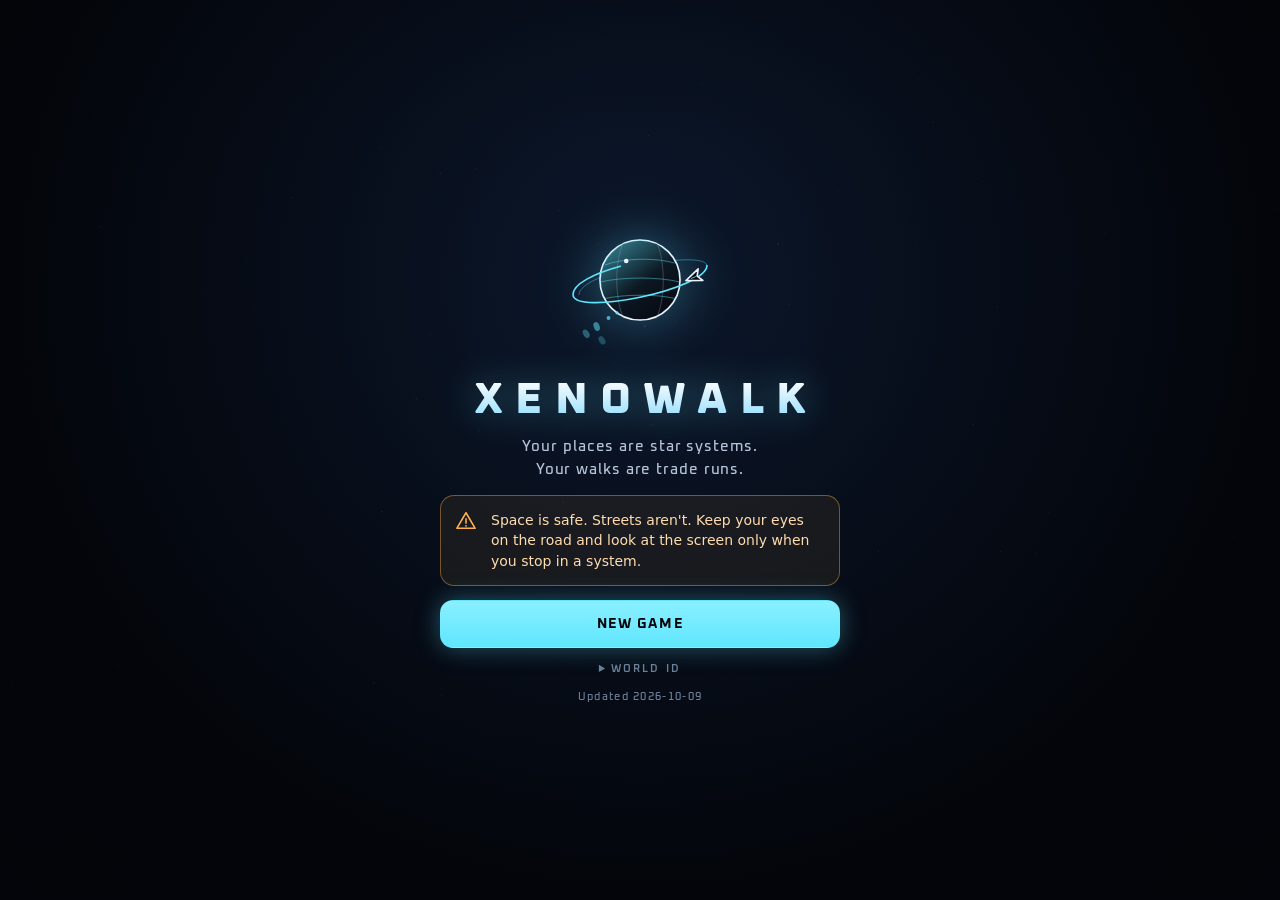
==== commit 999d82e1: "Keep the trade bar in place under the market instead of popping up The trade bar appeared only once " ====
--- a/index.html
+++ b/index.html
@@ -60,6 +60,7 @@
     <section class="page" id="page-cargo" hidden></section>
     <section class="page" id="page-codex" hidden></section>
     <section class="page" id="page-system" hidden></section>
+    <footer class="sheet-footer" id="sheet-footer" hidden></footer>
   </main>
 
   <nav class="tabs" id="tabs" aria-label="Pages">
--- a/css/style.css
+++ b/css/style.css
@@ -589,7 +589,18 @@
   backdrop-filter: blur(16px);
   -webkit-backdrop-filter: blur(16px);
   overflow: hidden;
+  display: flex;
+  flex-direction: column;
   animation: sheet-in 0.35s var(--ease-out);
+}
+
+/* Below the scrolling page, so nothing on the page hides behind it. */
+.sheet-footer {
+  flex: none;
+  padding: 10px 14px 12px;
+  border-top: 1px solid var(--line-strong);
+  background: rgba(6, 10, 18, 0.97);
+  box-shadow: 0 -10px 30px rgba(0, 0, 0, 0.5);
 }
 
 @keyframes sheet-in {
@@ -598,7 +609,8 @@
 }
 
 .page {
-  height: 100%;
+  flex: 1;
+  min-height: 0;
   overflow-y: auto;
   overscroll-behavior: contain;
   padding: 18px 16px 36px;
@@ -1311,19 +1323,10 @@
 }
 
 .trade-bar {
-  position: sticky;
-  bottom: 0;
-  z-index: 2;
   display: grid;
   grid-template-columns: minmax(0, 1fr) 48px auto;
   align-items: center;
   gap: 8px;
-  padding: 10px 10px 10px 14px;
-  border-radius: var(--radius);
-  background: rgba(10, 17, 30, 0.96);
-  border: 1px solid rgba(95, 230, 255, 0.45);
-  box-shadow: 0 -8px 30px rgba(0, 0, 0, 0.6), 0 0 22px rgba(95, 230, 255, 0.12);
-  animation: rise-in 0.3s var(--ease-out);
 }
 
 .trade-bar .button {
@@ -1346,6 +1349,11 @@
 
 .trade-summary .net {
   font-size: 19px;
+}
+
+.trade-bar.idle .trade-summary {
+  color: var(--muted);
+  font-weight: 500;
 }
 
 .net.plus { color: var(--profit); }
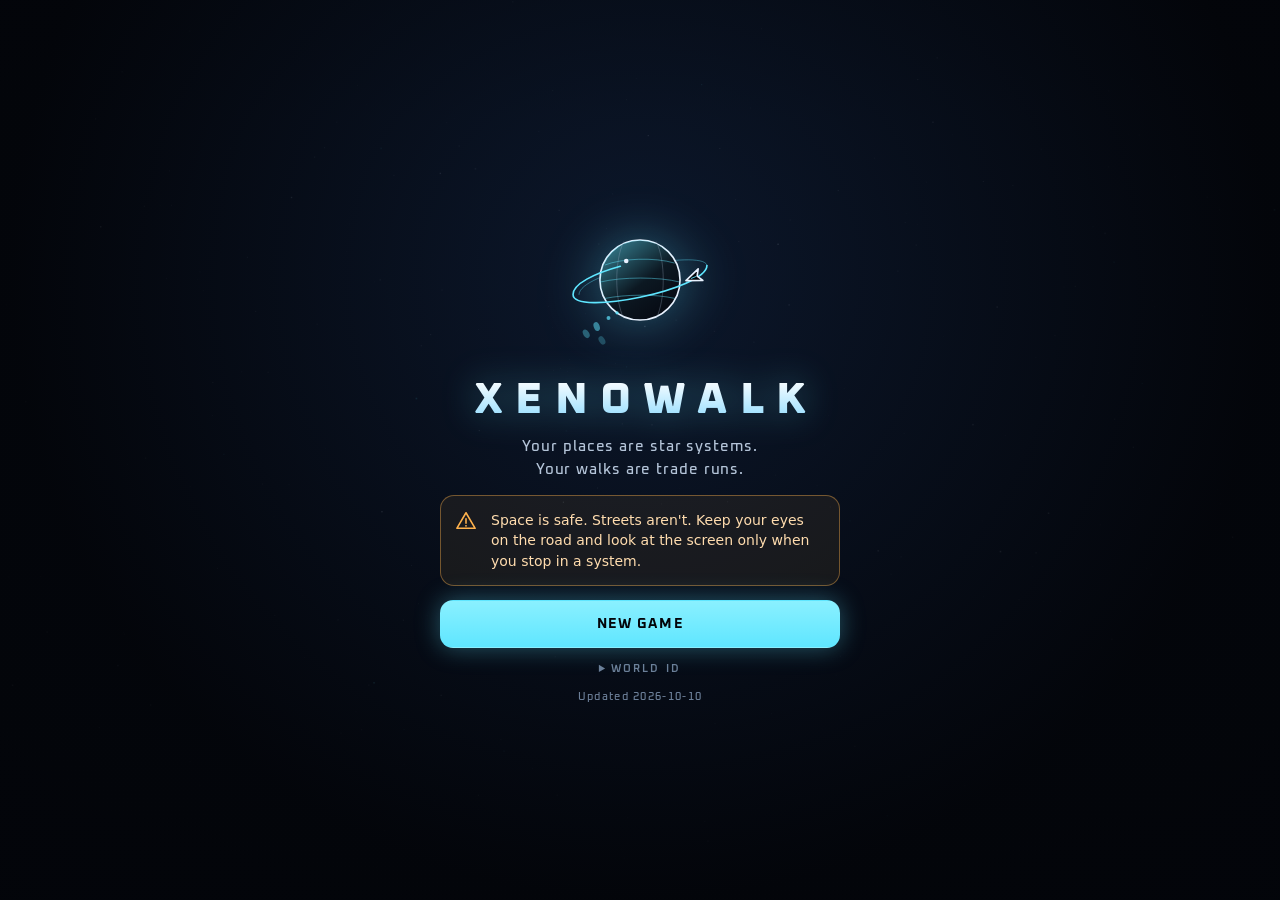
==== commit b540e0c2: "Make Xenowalk an installable PWA that plays offline The manifest gets an explicit id and scope (./, " ====
--- a/index.html
+++ b/index.html
@@ -10,7 +10,7 @@
   <meta name="description" content="A walking game: your favorite places become star systems, and every walk between them is a trade run.">
   <title>Xenowalk</title>
   <link rel="icon" href="img/icon.svg" type="image/svg+xml">
-  <link rel="apple-touch-icon" href="img/icon.svg">
+  <link rel="apple-touch-icon" href="img/apple-touch-icon.png">
   <link rel="manifest" href="manifest.webmanifest">
   <link rel="preconnect" href="https://fonts.googleapis.com">
   <link rel="preconnect" href="https://fonts.gstatic.com" crossorigin>
--- a/css/style.css
+++ b/css/style.css
@@ -910,31 +910,123 @@
   letter-spacing: 0.06em;
 }
 
-.rank-card {
-  display: grid;
-  grid-template-columns: 64px minmax(0, 1fr);
-  align-items: center;
-  gap: 14px;
-}
-
-.rank-card .insignia {
-  width: 64px;
-  height: 64px;
+.ship-traits {
+  display: flex;
+  flex-wrap: wrap;
+  gap: 6px;
+}
+
+.trait {
+  display: inline-flex;
+  align-items: center;
+  gap: 5px;
+  padding: 3px 9px 3px 7px;
+  border-radius: 999px;
+  background: rgba(95, 230, 255, 0.07);
+  border: 1px solid rgba(95, 230, 255, 0.22);
+  font: 600 11px var(--font-display);
+  letter-spacing: 0.04em;
+  color: var(--ink-2);
+  white-space: nowrap;
+}
+
+.trait .icon {
+  width: 14px;
+  height: 14px;
+  color: var(--cyan);
+}
+
+.bank-card {
+  display: grid;
+  grid-template-columns: 76px minmax(0, 1fr);
+  align-items: center;
+  gap: 12px;
+  border-color: rgba(255, 212, 121, 0.35);
+  background: linear-gradient(140deg, rgba(255, 212, 121, 0.08), rgba(10, 16, 27, 0.75));
+}
+
+.bank-card .banker {
+  width: 76px;
+  height: 76px;
+}
+
+.bank-card > div {
+  display: grid;
+  gap: 4px;
+  min-width: 0;
+}
+
+.bank-card .debt {
+  font: 700 22px var(--font-display);
   color: var(--gold);
-  filter: drop-shadow(0 0 8px rgba(255, 212, 121, 0.45));
-}
-
-.rank-card .rank-name {
-  font: 700 19px var(--font-display);
-  letter-spacing: 0.08em;
-  text-transform: uppercase;
+  font-variant-numeric: tabular-nums;
+}
+
+.bank-card .button {
+  justify-self: start;
+  margin-top: 4px;
+}
+
+.loan-offers {
+  display: grid;
+  grid-template-columns: repeat(3, minmax(0, 1fr));
+  gap: 8px;
+}
+
+.loan-offer {
+  display: grid;
+  justify-items: center;
+  gap: 2px;
+  padding: 10px 6px;
+  border-radius: var(--radius-small);
+  border: 1px solid rgba(255, 212, 121, 0.35);
+  background: rgba(255, 212, 121, 0.05);
+  text-align: center;
+  font-size: 11px;
+  transition: transform 0.15s, background 0.2s;
+}
+
+.loan-offer:active {
+  transform: scale(0.97);
+  background: rgba(255, 212, 121, 0.12);
+}
+
+.loan-offer img {
+  width: 100%;
+  aspect-ratio: 2 / 1;
+  object-fit: contain;
+}
+
+.loan-ship {
+  font: 600 11px var(--font-display);
+  letter-spacing: 0.04em;
+  color: var(--ink-2);
+}
+
+.loan-amount {
+  font: 700 16px var(--font-display);
   color: var(--gold);
-}
-
-.rank-card .rank-detail {
-  font-size: 12px;
-  color: var(--muted);
-  margin: 2px 0 8px;
+  font-variant-numeric: tabular-nums;
+}
+
+.next-ship {
+  display: grid;
+  grid-template-columns: 104px minmax(0, 1fr);
+  align-items: center;
+  gap: 12px;
+}
+
+.next-ship img {
+  width: 104px;
+  aspect-ratio: 2 / 1;
+  object-fit: contain;
+  opacity: 0.85;
+}
+
+.next-ship > div {
+  display: grid;
+  gap: 6px;
+  min-width: 0;
 }
 
 .list {
@@ -1377,8 +1469,24 @@
   object-fit: contain;
 }
 
-.ship-offer .button {
-  margin-top: 8px;
+.ship-offer > div {
+  display: grid;
+  gap: 5px;
+  min-width: 0;
+}
+
+.ship-offer.next {
+  border-color: rgba(95, 230, 255, 0.45);
+  box-shadow: inset 0 0 22px rgba(95, 230, 255, 0.07);
+}
+
+.offer-buy {
+  display: flex;
+  align-items: center;
+  flex-wrap: wrap;
+  gap: 4px 10px;
+  margin-top: 4px;
+  font-size: 12px;
 }
 
 .systems-list .dot {
@@ -2058,19 +2166,6 @@
   gap: 10px;
   text-align: center;
   padding-top: 6px;
-}
-
-.ceremony .insignia {
-  width: 132px;
-  height: 132px;
-  color: var(--gold);
-  filter: drop-shadow(0 0 18px rgba(255, 212, 121, 0.6));
-  animation: stamp 0.9s cubic-bezier(0.2, 1.4, 0.3, 1) both;
-}
-
-@keyframes stamp {
-  from { opacity: 0; transform: scale(2.4); }
-  to { opacity: 1; transform: none; }
 }
 
 .ceremony .kicker {
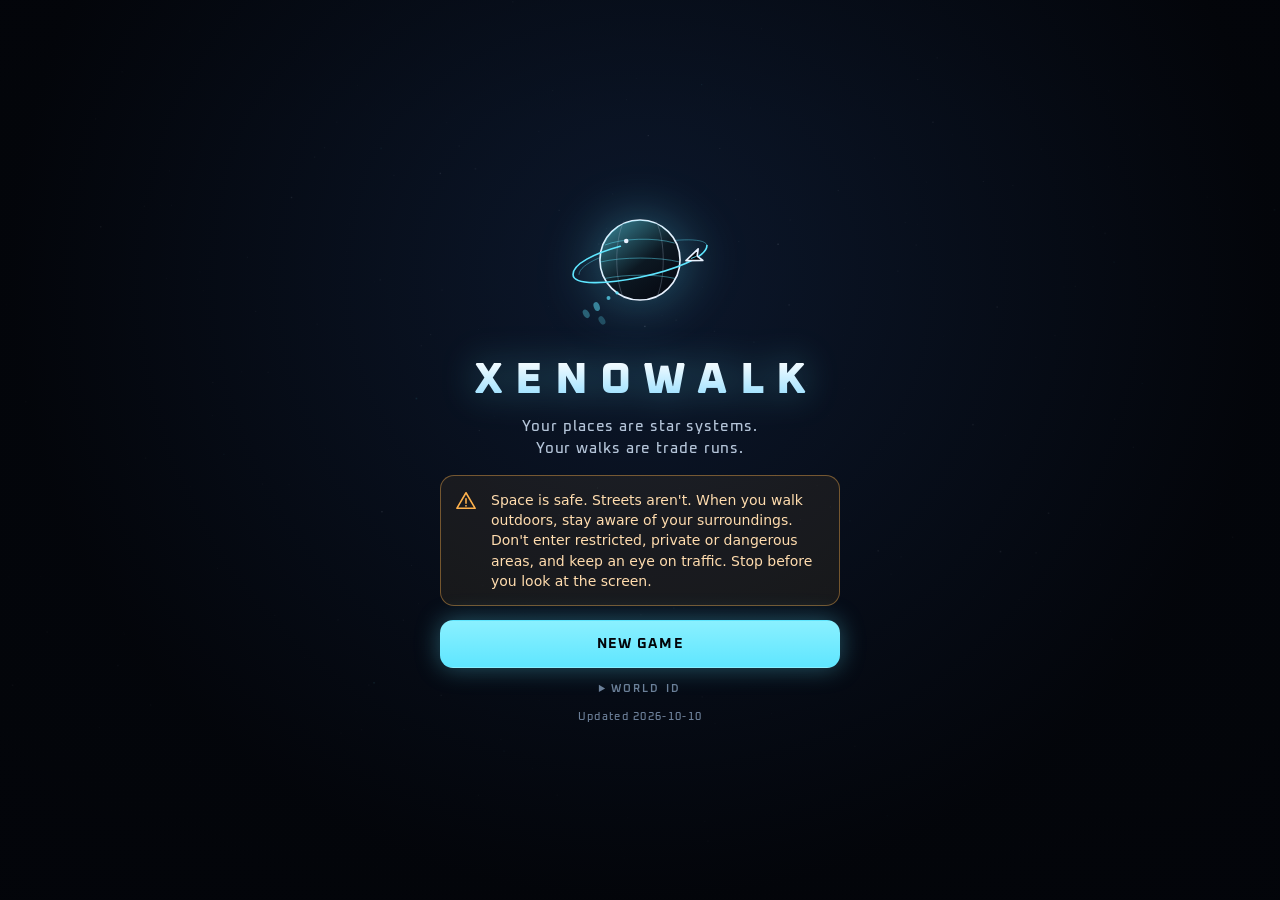
==== commit 3bec8d51: "Mine asteroids in deep space, one tap for one Substances Out in deep space, 400 m or more from any s" ====
--- a/index.html
+++ b/index.html
@@ -47,13 +47,20 @@
       <button type="button" class="icon-button round" id="recenter" aria-label="Back to my position" hidden><svg class="icon"><use href="img/icons.svg#i-recenter"/></svg></button>
     </div>
     <div class="scale" id="scale"><span class="bar"></span><span class="text"></span></div>
-    <button type="button" class="action" id="action">
-      <svg class="icon" aria-hidden="true"><use href="img/icons.svg#i-discover"/></svg>
-      <span class="action-text">
-        <span class="action-title">Discover System</span>
-        <span class="action-detail">Waiting for GPS</span>
-      </span>
-    </button>
+    <div class="actions">
+      <button type="button" class="action" id="action">
+        <svg class="icon" aria-hidden="true"><use href="img/icons.svg#i-discover"/></svg>
+        <span class="action-text">
+          <span class="action-title">Discover System</span>
+          <span class="action-detail">Waiting for GPS</span>
+        </span>
+      </button>
+      <button type="button" class="mine" id="mine" hidden>
+        <svg class="icon" aria-hidden="true"><use href="img/icons.svg#i-mine"/></svg>
+        <span class="mine-title">Mine</span>
+        <span class="mine-detail" id="mine-detail"></span>
+      </button>
+    </div>
   </div>
 
   <main class="sheet" id="sheet" hidden>
@@ -79,7 +86,7 @@
       <p class="start-tagline">Your places are star systems.<br>Your walks are trade runs.</p>
       <div class="start-safety">
         <svg class="icon" aria-hidden="true"><use href="img/icons.svg#i-warning"/></svg>
-        <p>Space is safe. Streets aren't. Keep your eyes on the road and look at the screen only when you stop in a system.</p>
+        <p>Space is safe. Streets aren't. When you walk outdoors, stay aware of your surroundings. Don't enter restricted, private or dangerous areas, and keep an eye on traffic. Stop before you look at the screen.</p>
       </div>
       <div class="start-buttons">
         <button type="button" class="button primary" id="continue-game" hidden>Continue</button>
--- a/css/style.css
+++ b/css/style.css
@@ -409,12 +409,19 @@
   border-top: 0;
 }
 
-.action {
-  display: flex;
-  align-items: center;
-  gap: 12px;
+.actions {
+  display: flex;
+  gap: 8px;
   width: min(100%, 420px);
   margin: 0 auto;
+}
+
+.action {
+  display: flex;
+  flex: 1;
+  min-width: 0;
+  align-items: center;
+  gap: 12px;
   min-height: 60px;
   padding: 10px 18px;
   border-radius: 18px;
@@ -468,6 +475,78 @@
 
 .action.disabled .action-title {
   color: var(--ink-2);
+}
+
+/* Asteroid mining, beside Discover System in deep space: one tap, no decisions. */
+.mine {
+  display: flex;
+  flex: none;
+  flex-direction: column;
+  align-items: center;
+  justify-content: center;
+  gap: 1px;
+  width: 84px;
+  min-height: 60px;
+  padding: 6px 4px;
+  border-radius: 18px;
+  background: linear-gradient(135deg, rgba(255, 192, 77, 0.2), rgba(255, 192, 77, 0.05)), var(--panel);
+  border: 1px solid rgba(255, 192, 77, 0.55);
+  box-shadow: 0 0 0 1px rgba(255, 192, 77, 0.08), 0 0 22px rgba(255, 192, 77, 0.16), inset 0 0 18px rgba(255, 192, 77, 0.08);
+  backdrop-filter: blur(12px);
+  -webkit-backdrop-filter: blur(12px);
+  transition: transform 0.15s, border-color 0.2s, box-shadow 0.3s;
+}
+
+.mine[hidden] {
+  display: none;
+}
+
+.mine .icon {
+  width: 24px;
+  height: 24px;
+  color: #ffc04d;
+}
+
+.mine-title {
+  font: 700 13px var(--font-display);
+  letter-spacing: 0.12em;
+  text-transform: uppercase;
+}
+
+.mine-detail {
+  max-width: 100%;
+  overflow: hidden;
+  font-size: 11px;
+  color: var(--ink-2);
+  white-space: nowrap;
+  text-overflow: ellipsis;
+}
+
+.mine:active {
+  transform: scale(0.96);
+}
+
+.mine.disabled {
+  background: var(--panel);
+  border-color: var(--line);
+  box-shadow: none;
+}
+
+.mine.disabled .icon {
+  color: var(--muted);
+}
+
+.mine.disabled .mine-title {
+  color: var(--ink-2);
+}
+
+.mine.struck {
+  animation: mine-strike 0.5s ease-out;
+}
+
+@keyframes mine-strike {
+  0% { box-shadow: 0 0 0 1px rgba(255, 192, 77, 0.5), 0 0 40px rgba(255, 192, 77, 0.6); }
+  100% { box-shadow: none; }
 }
 
 .action.pulse {
